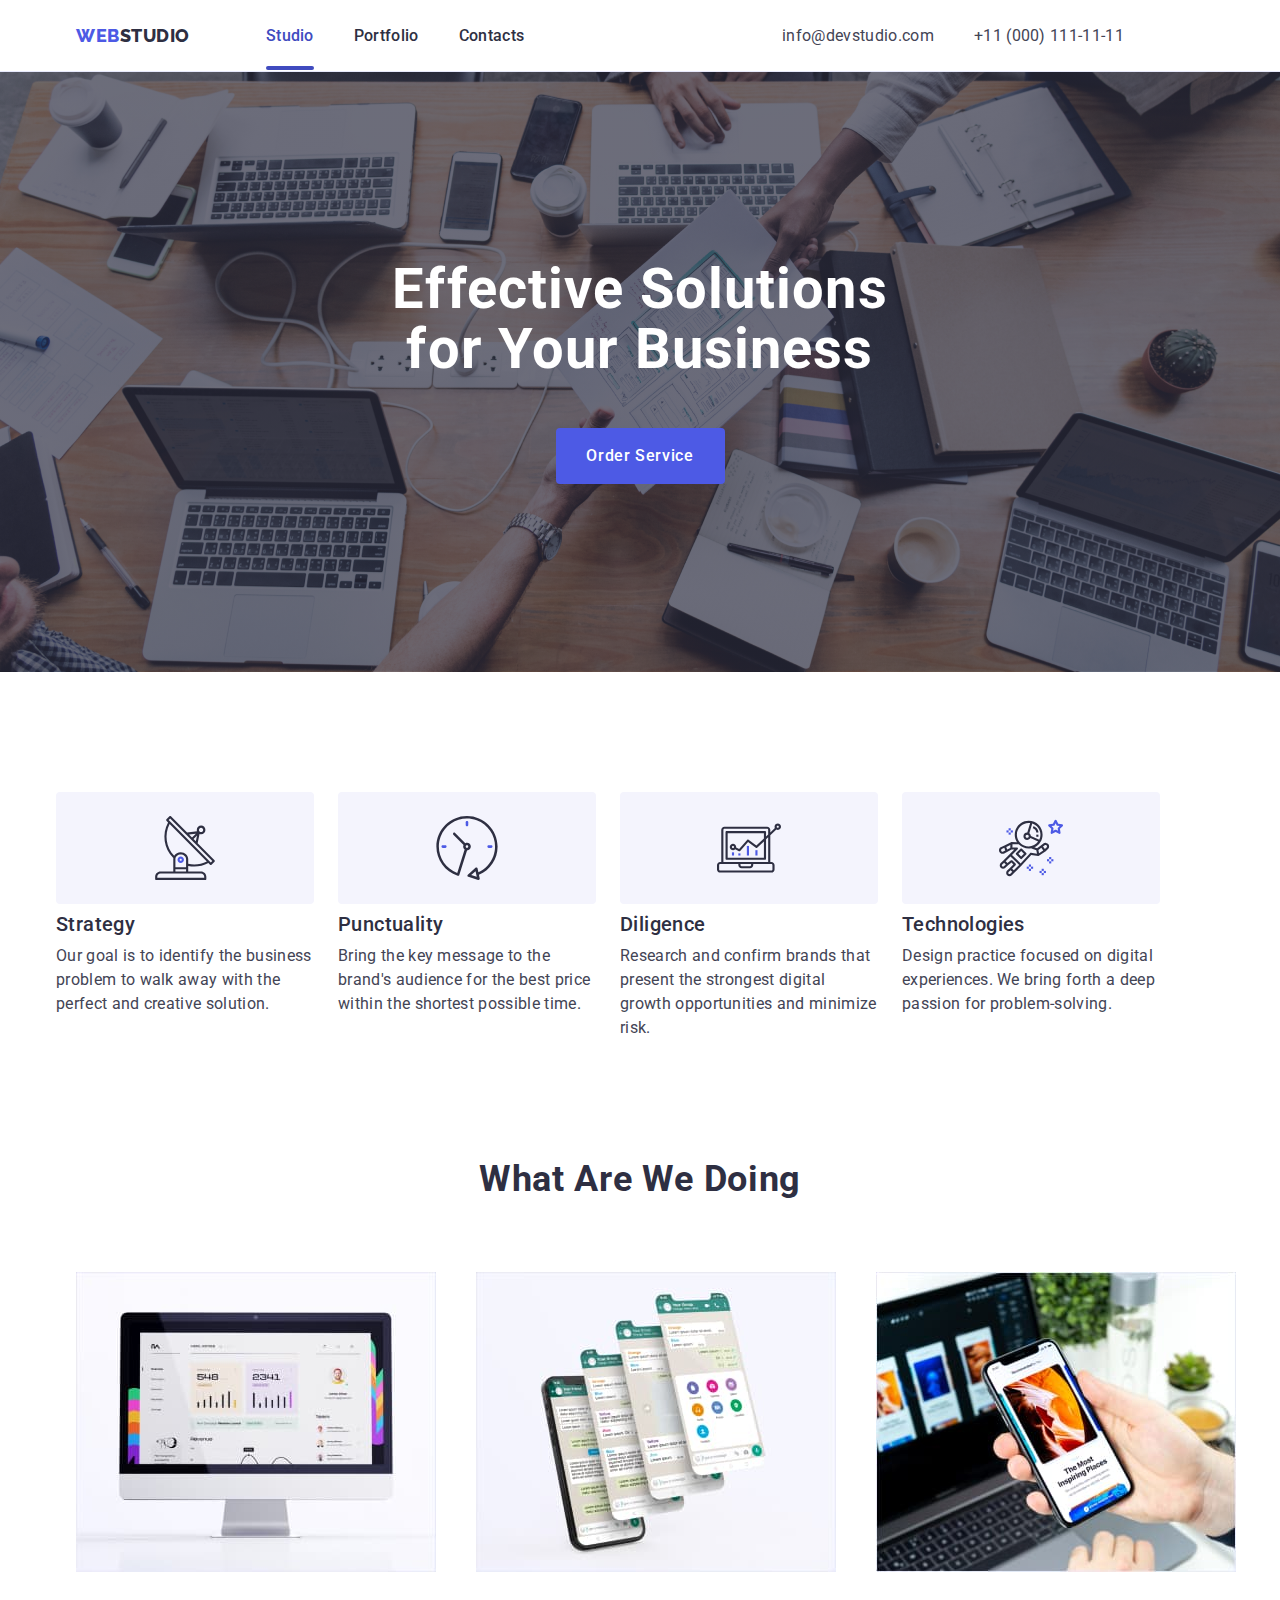
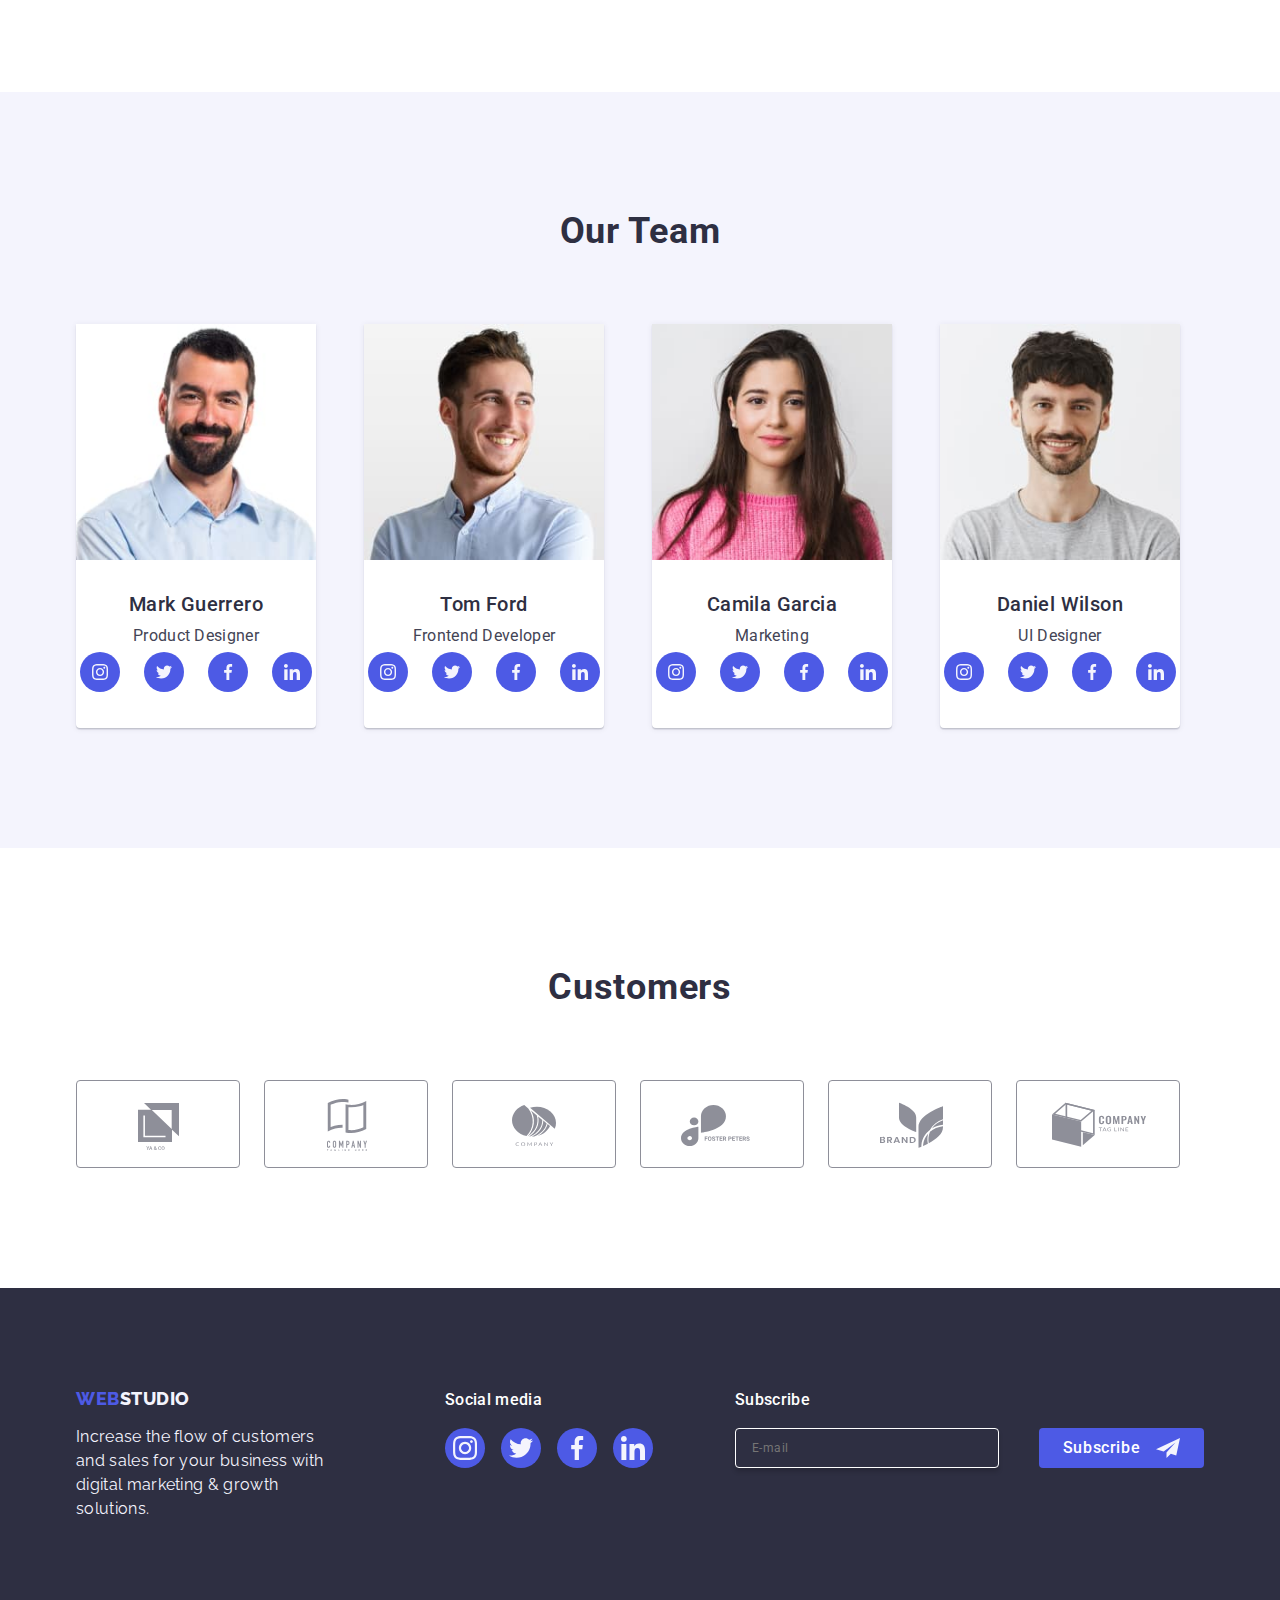
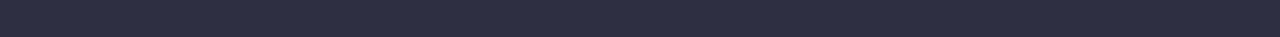
==== index.html @ be223aa4 "check" ====
<!DOCTYPE html>
<html lang="en">
  <head>
    <meta charset="UTF-8" />
    <meta name="viewport" content="width=device-width, initial-scale=1.0" />
    <link rel="preconnect" href="https://fonts.googleapis.com" />
    <link rel="preconnect" href="https://fonts.gstatic.com" crossorigin />
    <link
      href="https://fonts.googleapis.com/css2?family=Raleway:wght@800&family=Roboto:wght@400;500;700;900&display=swap"
      rel="stylesheet"
    />
    <link
      rel="stylesheet"
      href="https://cdnjs.cloudflare.com/ajax/libs/modern-normalize/1.0.0/modern-normalize.min.css"
    />
    <link rel="stylesheet" href="./css/styles.css" />
    <title>WebStudio</title>
  </head>
  <body>
    <header class="header">
      <div class="container top">
        <nav class="default-list navigation">
          <a href="./index.html" class="logo link"
            >Web<span class="logo-two">Studio</span></a
          >
          <ul class="menu list">
            <li class="default-list">
              <a class="active menu-item link" href="./index.html">Studio</a>
            </li>
            <li class="default-list">
              <a class="menu-item link" href="./portfolio.html">Portfolio</a>
            </li>
            <li class="default-list">
              <a class="menu-item link" href="">Contacts</a>
            </li>
          </ul>
        </nav>
        <address class="address list">
          <ul class="address-list">
            <li class="default-list">
              <a href="mailto:info@devstudio.com" class="contact-value link"
                >info@devstudio.com</a
              >
            </li>
            <li class="default-list">
              <a href="tel:+110001111111" class="contact-value link"
                >+11 (000) 111-11-11</a
              >
            </li>
          </ul>
        </address>
      </div>
    </header>
    <main>
      <!-- first section here-->
      <section class="main">
        <h1 class="main-header default">
          Effective Solutions for Your Business
        </h1>
        <button type="button" class="main-button" data-modal-open>
          Order Service
        </button>
      </section>
      <!-- second section here-->
      <section class="core default-list">
        <div class="container">
          <h2 class="visually-hidden">Core Values</h2>
          <ul class="core-ul list">
            <li class="core-li">
              <div class="core-icons">
                <svg width="64" height="64">
                  <use href="./images/icons.svg#antenna"></use>
                </svg>
              </div>
              <h3 class="core-header default">Strategy</h3>
              <p class="core-p default">
                Our goal is to identify the business problem to walk away with
                the perfect and creative solution.
              </p>
            </li>
            <li class="core-li">
              <div class="core-icons">
                <svg width="64" height="64">
                  <use href="./images/icons.svg#clock"></use>
                </svg>
              </div>
              <h3 class="core-header default">Punctuality</h3>
              <p class="core-p default">
                Bring the key message to the brand's audience for the best price
                within the shortest possible time.
              </p>
            </li>
            <li class="core-li">
              <div class="core-icons">
                <svg width="64" height="64">
                  <use href="./images/icons.svg#diagram"></use>
                </svg>
              </div>
              <h3 class="core-header default">Diligence</h3>
              <p class="core-p default">
                Research and confirm brands that present the strongest digital
                growth opportunities and minimize risk.
              </p>
            </li>
            <li class="core-li">
              <div class="core-icons">
                <svg width="64" height="64">
                  <use href="./images/icons.svg#astronaut"></use>
                </svg>
              </div>
              <h3 class="core-header default">Technologies</h3>
              <p class="core-p default">
                Design practice focused on digital experiences. We bring forth a
                deep passion for problem-solving.
              </p>
            </li>
          </ul>
        </div>
      </section>
      <!-- third section here-->
      <section class="product">
        <div class="container">
          <h2 class="product-header default">What are we doing</h2>
          <ul class="product-ul list">
            <li class="product-li">
              <img
                src="./images/img_main0.jpg"
                alt="Desktop computer showing reports"
                width="360"
              />
            </li>
            <li class="product-li">
              <img
                src="./images/img_main1.jpg"
                alt="Mobile phone showing messaging app"
                width="360"
              />
            </li>
            <li class="product-li">
              <img
                src="./images/img_main2.jpg"
                alt="Mobile phone showing some post from website"
                width="360"
              />
            </li>
          </ul>
        </div>
      </section>
      <!-- fourt section here-->
      <section class="team default">
        <div class="container">
          <h2 class="team-header default">Our Team</h2>
          <ul class="team-ul list">
            <li class="team-li list">
              <img
                class="team-image"
                src="./images/img0.jpg"
                alt="Profile photo of Mark Guerrero the Product Designer"
                width="264"
              />
              <div class="team-details">
                <h3 class="team-detail-header default">Mark Guerrero</h3>
                <p class="team-detail-p default">Product Designer</p>
                <ul class="socialmedia list">
                  <li class="social-li">
                    <a href="" class="social-link">
                      <svg class="social-icons" width="16" height="16">
                        <use href="./images/icons.svg#instagram"></use>
                      </svg>
                    </a>
                  </li>
                  <li class="social-li">
                    <a href="" class="social-link">
                      <svg class="social-icons" width="16" height="16">
                        <use href="./images/icons.svg#twitter"></use>
                      </svg>
                    </a>
                  </li>
                  <li class="social-li">
                    <a href="" class="social-link">
                      <svg class="social-icons" width="16" height="16">
                        <use href="./images/icons.svg#facebook"></use>
                      </svg>
                    </a>
                  </li>
                  <li class="social-li">
                    <a href="" class="social-link">
                      <svg class="social-icons" width="16" height="16">
                        <use href="./images/icons.svg#linkedin"></use>
                      </svg>
                    </a>
                  </li>
                </ul>
              </div>
            </li>
            <li class="team-li list">
              <img
                class="team-image"
                src="./images/img1.jpg"
                alt="Profile photo of Tom Ford the Frontend Developer"
                width="264"
              />
              <div class="team-details">
                <h3 class="team-detail-header default">Tom Ford</h3>
                <p class="team-detail-p default">Frontend Developer</p>
                <ul class="socialmedia list">
                  <li class="social-li">
                    <a href="" class="social-link">
                      <svg class="social-icons" width="16" height="16">
                        <use href="./images/icons.svg#instagram"></use>
                      </svg>
                    </a>
                  </li>
                  <li class="social-li">
                    <a href="" class="social-link">
                      <svg class="social-icons" width="16" height="16">
                        <use href="./images/icons.svg#twitter"></use>
                      </svg>
                    </a>
                  </li>
                  <li class="social-li">
                    <a href="" class="social-link">
                      <svg class="social-icons" width="16" height="16">
                        <use href="./images/icons.svg#facebook"></use>
                      </svg>
                    </a>
                  </li>
                  <li class="social-li">
                    <a href="" class="social-link">
                      <svg class="social-icons" width="16" height="16">
                        <use href="./images/icons.svg#linkedin"></use>
                      </svg>
                    </a>
                  </li>
                </ul>
              </div>
            </li>
            <li class="team-li list">
              <img
                class="team-image"
                src="./images/img2.jpg"
                alt="Profile photo of Camila Garcia the Marketing"
                width="264"
              />
              <div class="team-details">
                <h3 class="team-detail-header default">Camila Garcia</h3>
                <p class="team-detail-p default">Marketing</p>
                <ul class="socialmedia list">
                  <li class="social-li">
                    <a href="" class="social-link">
                      <svg class="social-icons" width="16" height="16">
                        <use href="./images/icons.svg#instagram"></use>
                      </svg>
                    </a>
                  </li>
                  <li class="social-li">
                    <a href="" class="social-link">
                      <svg class="social-icons" width="16" height="16">
                        <use href="./images/icons.svg#twitter"></use>
                      </svg>
                    </a>
                  </li>
                  <li class="social-li">
                    <a href="" class="social-link">
                      <svg class="social-icons" width="16" height="16">
                        <use href="./images/icons.svg#facebook"></use>
                      </svg>
                    </a>
                  </li>
                  <li class="social-li">
                    <a href="" class="social-link">
                      <svg class="social-icons" width="16" height="16">
                        <use href="./images/icons.svg#linkedin"></use>
                      </svg>
                    </a>
                  </li>
                </ul>
              </div>
            </li>
            <li class="team-li list">
              <img
                class="team-image"
                src="./images/img3.jpg"
                alt="Profile photo of Daniel Wilson the UI Designer"
                width="264"
              />
              <div class="team-details">
                <h3 class="team-detail-header default">Daniel Wilson</h3>
                <p class="team-detail-p default">UI Designer</p>
                <ul class="socialmedia list">
                  <li class="social-li">
                    <a href="" class="social-link">
                      <svg class="social-icons" width="16" height="16">
                        <use href="./images/icons.svg#instagram"></use>
                      </svg>
                    </a>
                  </li>
                  <li class="social-li">
                    <a href="" class="social-link">
                      <svg class="social-icons" width="16" height="16">
                        <use href="./images/icons.svg#twitter"></use>
                      </svg>
                    </a>
                  </li>
                  <li class="social-li">
                    <a href="" class="social-link">
                      <svg class="social-icons" width="16" height="16">
                        <use href="./images/icons.svg#facebook"></use>
                      </svg>
                    </a>
                  </li>
                  <li class="social-li">
                    <a href="" class="social-link">
                      <svg class="social-icons" width="16" height="16">
                        <use href="./images/icons.svg#linkedin"></use>
                      </svg>
                    </a>
                  </li>
                </ul>
              </div>
            </li>
          </ul>
        </div>
      </section>
      <!-- fifth section here -->
      <section class="customers">
        <div class="container">
          <h2 class="customers-header">Customers</h2>
          <ul class="customers-ul">
            <li class="customers-li">
              <a href="" class="customers-link">
                <svg width="104" height="56" class="customers-icons">
                  <use href="./images/icons.svg#icon-one"></use>
                </svg>
              </a>
            </li>
            <li class="customers-li">
              <a href="" class="customers-link">
                <svg width="104" height="56" class="customers-icons">
                  <use href="./images/icons.svg#icon-two"></use>
                </svg>
              </a>
            </li>
            <li class="customers-li">
              <a href="" class="customers-link">
                <svg width="104" height="56" class="customers-icons">
                  <use href="./images/icons.svg#icon-three"></use>
                </svg>
              </a>
            </li>
            <li class="customers-li">
              <a href="" class="customers-link">
                <svg width="104" height="56" class="customers-icons">
                  <use href="./images/icons.svg#icon-four"></use>
                </svg>
              </a>
            </li>
            <li class="customers-li">
              <a href="" class="customers-link">
                <svg width="104" height="56" class="customers-icons">
                  <use href="./images/icons.svg#icon-five"></use>
                </svg>
              </a>
            </li>
            <li class="customers-li">
              <a href="" class="customers-link">
                <svg width="104" height="56" class="customers-icons">
                  <use href="./images/icons.svg#icon-six"></use>
                </svg>
              </a>
            </li>
          </ul>
        </div>
      </section>
    </main>
    <footer class="footer">
      <div class="footer-content container">
        <div class="footer-details">
          <a href="./index.html" class="logo footer-logo link"
            >Web<span class="footer-studio">Studio</span></a
          >
          <p class="footer-text">
            Increase the flow of customers and sales for your business with
            digital marketing & growth solutions.
          </p>
        </div>
        <div class="social">
          <p class="social-text">Social media</p>
          <ul class="footer-social-icons list">
            <li class="footer-li">
              <a href="" class="footer-link">
                <svg class="footer-icons" width="24" height="24">
                  <use href="./images/icons.svg#instagram2"></use>
                </svg>
              </a>
            </li>
            <li class="footer-li">
              <a href="" class="footer-link">
                <svg class="footer-icons" width="24" height="24">
                  <use href="./images/icons.svg#twitter2"></use>
                </svg>
              </a>
            </li>
            <li class="footer-li">
              <a href="" class="footer-link">
                <svg class="footer-icons" width="24" height="24">
                  <use href="./images/icons.svg#facebook2"></use>
                </svg>
              </a>
            </li>
            <li class="footer-li">
              <a href="" class="footer-link">
                <svg class="footer-icons" width="24" height="24">
                  <use href="./images/icons.svg#linkedin2"></use>
                </svg>
              </a>
            </li>
          </ul>
        </div>
        <div class="subscribe">
          <p class="subscribe-text">Subscribe</p>
          <form class="subscribe-form">
            <label class="subscribe-label">
              <input
                type="email"
                name="subs-input"
                class="subs-input"
                placeholder="E-mail"
              />
            </label>
            <button type="submit" class="subs-send">
              Subscribe
              <svg class="subs-icons" width="24" height="24">
                <use href="./images/icons.svg#send"></use>
              </svg>
            </button>
          </form>
        </div>
      </div>
    </footer>
    <div data-modal class="modal is-hidden">
      <div class="modal-window">
        <button class="closed" type="button" data-modal-close>
          <svg class="closed-icon" width="8" height="8">
            <use href="./images/icons.svg#close"></use>
          </svg>
        </button>
        <p class="modal-p">Leave your contacts and we will call you back</p>
        <form>
          <div class="modal-form">
            <label class="modal-label" for="user-name">Name</label>
            <div class="modal-div">
              <input
                type="text"
                id="user-name"
                name="user-name"
                class="modal-input"
              />
              <svg class="form-icons" width="18" height="24">
                <use href="./images/icons.svg#user"></use>
              </svg>
            </div>
          </div>
          <div class="modal-form">
            <label class="modal-label" for="user-phone">Phone</label>
            <div class="modal-div">
              <input
                type="text"
                id="user-phone"
                name="user-phone"
                class="modal-input"
              />
              <svg class="form-icons" width="18" height="24">
                <use href="./images/icons.svg#phone"></use>
              </svg>
            </div>
          </div>
          <div class="modal-form">
            <label class="modal-label" for="user-envelop">Email</label>
            <div class="modal-div">
              <input
                type="text"
                id="user-envelop"
                name="user-envelop"
                class="modal-input"
              />
              <svg class="form-icons" width="18" height="24">
                <use href="./images/icons.svg#envelop"></use>
              </svg>
            </div>
          </div>
          <div class="modal-comment">
            <label for="user-comment" class="modal-label">Comment</label>
            <textarea
              id="user-comment"
              name="user-comment"
              placeholder="Text input"
              class="modal-textarea"
            ></textarea>
          </div>
          <div class="modal-checkbox">
            <input
              class="visually-hidden"
              id="user-privacy"
              type="checkbox"
              value="true"
              name="user-privacy"
            />
            <span class="modal-policy">
              <svg class="checked-icons" width="16" height="15">
                <use href="./images/icons.svg#checked"></use>
              </svg>
            </span>
            <label for="user-privacy" class="modal-privacy"
              >I accept the terms and conditions of the

              <a href="#" class="modal-link">Privacy Policy</a></label
            >
          </div>
          <button class="modal-submit">Send</button>
        </form>
      </div>
    </div>
    <script src="./js/modal.js"></script>
  </body>
</html>
---- css/styles.css ----
:root {
  --brand-color: #2e2f42;
  --brand-color2: #4d5ae5;
  --background-color: #f4f4fd;
  --paragraph-color: #434455;
  --click-color: #404bbf;
  --white-color: #ffffff;
  --button-border: 1px solid #e7e9fc;
  --button-hover: 1px solid transparent;
}
* {
  box-sizing: border-box;
  margin: 0;
  padding: 0;
}

body {
  font-family: 'Roboto', sans-serif;
  color: #434455;
  background-color: var(--white-color);
  margin: 0px;
}

img {
  display: block;
}

.visually-hidden {
  position: absolute;
  width: 1px;
  height: 1px;
  margin: -1px;
  border: 0;
  padding: 0;

  white-space: nowrap;
  clip-path: inset(100%);
  clip: rect(0 0 0 0);
  overflow: hidden;
  outline: 0;
  outline-offset: 0;
}

.container {
  width: 1158px;
  padding: 0 15px 0 15px;
  margin: auto;
  max-width: 1440px;
}

.section {
  padding-top: 120px;
  padding-bottom: 120px;
}

.top {
  display: flex;
  justify-content: space-between;
}

.header {
  display: flex;
  justify-content: space-between;
  height: 72px;
  border-bottom: 1px solid #e7e9fc;
  box-shadow: 0px 2px 1px rgba(46, 47, 66, 0.08),
    0px 1px 1px rgba(46, 47, 66, 0.16), 0px 1px 6px rgba(46, 47, 66, 0.08);
}

.navigation {
  display: flex;
  align-items: center;
  justify-content: flex-start;
}

.logo {
  font-family: 'Raleway', sans-serif;
  font-weight: 800;
  font-size: 18px;
  line-height: 1.17em;
  letter-spacing: 0.03em;
  text-transform: uppercase;
  color: var(--brand-color2);
  margin-right: 76px;
}

.logo-two {
  color: var(--brand-color);
}

.menu {
  display: flex;

  justify-content: flex-end;
}

.menu-item {
  font-weight: 500;
  font-size: 16px;
  line-height: 1.5em;
  letter-spacing: 0.02em;
  color: var(--brand-color);
  padding: 24px 0 24px;
}

.menu-item.active {
  color: var(--click-color);
  position: relative;
  transition: color 250ms cubic-bezier(0.4, 0, 0.2, 1);
}

.active::after {
  background-color: var(--click-color);
  content: '';
  position: absolute;
  left: 0;
  bottom: -1px;
  height: 4px;
  width: 100%;
  border-radius: 2px;
}

.default-list,
.list,
.portfolio-list {
  list-style: none;
  margin-right: 40px;
}

.link,
.default-link {
  text-decoration: none;
}

.link:hover,
.link:focus {
  color: var(--click-color);
  cursor: pointer;
}

.address {
  font-style: normal;
  display: flex;
  align-items: center;
  justify-content: flex-end;
}

.address-list {
  list-style: none;
  display: flex;
  padding: 0px;
  margin-right: 0px;
  justify-content: flex-end;
}

.contact-value {
  font-size: 16px;
  line-height: 1.5em;
  letter-spacing: 0.02em;
  color: var(--paragraph-color);
  transition: color 250ms cubic-bezier(0.4, 0, 0.2, 1);
}

.contact-value:hover,
.contact-value:focus {
  color: var(--click-color);
  cursor: pointer;
}

.main {
  margin: auto;
  background-color: var(--brand-color);
  background-image: linear-gradient(
      rgba(46, 47, 66, 0.7),
      rgba(46, 47, 66, 0.7)
    ),
    url(../images/people-office.jpg);
  background-repeat: no-repeat;
  background-position: center;
  background-size: cover;
  padding: 188px 0 188px;
}

.main-header {
  color: var(--white-color);
  font-size: 56px;
  line-height: 1.07em;
  text-align: center;
  letter-spacing: 0.02em;
  font-style: normal;
  max-width: 496px;
  display: block;
  margin: auto auto 48px auto;
}

.main-button {
  background-color: var(--brand-color2);
  color: var(--white-color);
  font-family: 'Roboto', sans-serif;
  font-weight: 500;
  font-size: 16px;
  line-height: 1.5em;
  letter-spacing: 0.04em;
  display: block;
  min-width: 169px;
  height: 56px;
  border: none;
  border-radius: 4px;
  cursor: pointer;
  margin: auto;
  transition: background-color 250ms cubic-bezier(0.4, 0, 0.2, 1);
}

.main-button:hover,
.main-button:focus {
  background-color: #404bbf;
}

.core-ul,
.product-ul,
.team-ul,
.customers-ul {
  display: flex;
  margin-right: 24px;
  list-style: none;
  padding: 0;
  gap: 24px;
}

.core {
  padding: 120px 0 120px;
}

.core-li {
  width: calc((100% - 72px) / 4);
}

.core-li li:last-child {
  margin-right: 0;
}

.core-li h3,
.core-li p {
  justify-content: left;
  text-align: left;
}

.core-icons {
  display: flex;
  align-items: center;
  justify-content: center;
  height: 112px;
  background-color: var(--background-color);
  border-radius: 4px;
  margin-bottom: 8px;
}

.core-header,
.team-detail-header {
  font-weight: 500;
  font-size: 20px;
  line-height: 1.2em;
  letter-spacing: 0.02em;
  color: var(--brand-color);
  margin-bottom: 8px;
  text-align: center;
  margin-bottom: 8px;
}

.core-p,
.team-detail-p {
  font-size: 16px;
  line-height: 1.5em;
  letter-spacing: 0.02em;
  font-weight: 400;
  color: var(--paragraph-color);
  text-align: center;
}

.product {
  padding-bottom: 120px;
}

.product-header,
.team-header,
.customers-header {
  font-size: 36px;
  line-height: 1.11em;
  letter-spacing: 0.02em;
  text-transform: capitalize;
  text-align: center;
  color: var(--brand-color);
  margin-bottom: 72px;
}

.product-li {
  margin-right: 24px;
  width: calc((100% - 48px) / 3);
}

.product-li li:last-child {
  margin-right: 0;
}

.team {
  background-color: var(--background-color);
  padding: 120px 0 120px;
}

.team-li {
  background-color: var(--white-color);
  border-radius: 0px 0px 4px 4px;
  margin-right: 24px;
  width: calc((100% - 72px) / 4);
  box-shadow: 0px 1px 6px rgba(46, 47, 66, 0.08),
    0px 1px 1px rgba(46, 47, 66, 0.16), 0px 2px 1px rgba(46, 47, 66, 0.08);
}

.team-li li:last-child {
  margin-right: 0;
}

.team-image {
  flex-basis: calc((100% - 72px) / 4);
  max-width: 100%;
}

.team-details {
  padding: 32px 0 32px;
}

.socialmedia {
  display: flex;
  justify-content: center;
  gap: 24px;
  align-items: center;
  margin: auto;
  padding: 4px;
}

.social-link {
  background-color: var(--brand-color2);
  border-radius: 50%;
  display: flex;
  align-items: center;
  justify-content: center;
  width: 40px;
  height: 40px;
  transition: background-color 250ms cubic-bezier(0.4, 0, 0.2, 1);
}

.social-link:hover,
.social-link:focus {
  background-color: var(--click-color);
}

.social-icons {
  fill: var(--background-color);
}

.customers {
  padding: 120px 0 120px;
}

.customers-li {
  height: 88px;
  gap: 24px;
  width: calc((100% - 120px) / 6);
}

.core-li li:last-child {
  margin-right: 0;
}

.customers-link {
  width: 100%;
  height: 100%;
  border: 1px solid #8e8f99;
  border-radius: 4px;
  display: flex;
  align-items: center;
  justify-content: center;
  color: #8e8f99;
  transition: border-color 250ms cubic-bezier(0.4, 0, 0.2, 1),
    color 250ms cubic-bezier(0.4, 0, 0.2, 1);
}

.customers-link:hover,
.customers-link:focus {
  color: var(--click-color);
  border-color: var(--click-color);
}

.customers-icons {
  fill: currentColor;
}

/*Footer Start here style*/
.footer {
  background: var(--brand-color);
  padding: 100px 0 100px;
}

.footer-content {
  display: flex;
  align-items: baseline;
}

.footer-details {
  margin-right: 120px;
  margin-left: 0px;
}

.footer-logo {
  text-decoration: none;
  color: var(--brand-color2);
  border-radius: 0px 0px 4px 4px;
  display: inline-block;
  margin-bottom: 16px;
}

.footer-studio {
  color: var(--background-color);
}

.footer-text {
  font-family: 'Raleway', sans-serif;
  color: var(--background-color);
  font-size: 16px;
  font-weight: 400;
  line-height: 1.5em;
  letter-spacing: 0.02em;
  max-width: 264px;
  margin-bottom: 16px;
}

.social {
  margin-right: 42px;
  margin-bottom: 16px;
}

.social-text {
  color: var(--white-color);
  font-weight: 500;
  font-size: 16px;
  line-height: 1.5em;
  letter-spacing: 0.02em;
  margin-bottom: 16px;
}

.footer-social-icons {
  display: flex;
  gap: 16px;
  margin-left: 0;
  padding-left: 0;
}

.footer-li {
  width: 40px;
  height: 40px;
}

.footer-link {
  width: 100%;
  height: 100%;
  background-color: var(--brand-color2);
  border-radius: 50%;
  display: flex;
  align-items: center;
  justify-content: center;
  transition: background-color 250ms cubic-bezier(0.4, 0, 0.2, 1);
}

.footer-link:hover,
.footer-link:focus {
  background-color: #31d0aa;
}

.footer-icons {
  fill: var(--background-color);
}

.subscribe-text {
  margin-bottom: 16px;
  font-weight: 500;
  font-size: 16px;
  line-height: 1.5em;
  letter-spacing: 0.02em;
  color: var(--white-color);
}

.subscribe-form {
  display: flex;
  gap: 24px;
}

.subscribe-label {
  display: flex;
}

.subs-input {
  width: 264px;
  height: 40px;
  border: 1px solid #ffffff;
  background-color: transparent;
  font-size: 12px;
  line-height: 1.5em;
  letter-spacing: 0.04em;
  padding-left: 16px;
  box-shadow: 0px 4px 4px 0px rgba(0, 0, 0, 0.15);
  border-radius: 4px;
  color: var(--white-color);
  margin-right: 16px;
}

.subs-send {
  min-width: 165px;
  height: 40px;
  display: flex;
  justify-content: center;
  align-items: center;
  font-size: 16px;
  font-weight: 500;
  line-height: 1.5em;
  letter-spacing: 0.04em;
  color: var(--white-color);
  cursor: pointer;
  background-color: var(--brand-color2);
  border: none;
  border-radius: 4px;
}

.subs-icons {
  margin-left: 16px;
  fill: var(--background-color);
}

/* modal */

.modal {
  position: fixed;
  top: 0;
  left: 0;
  width: 100%;
  height: 100%;
  background-color: rgba(46, 47, 66, 0.4);
  transition: opacity 250ms cubic-bezier(0.4, 0, 0.2, 1),
    visibility 250ms cubic-bezier(0.4, 0, 0.2, 1);
}

.is-hidden {
  opacity: 0;
  visibility: hidden;
  pointer-events: none;
}

.modal-window {
  position: absolute;
  top: 50%;
  left: 50%;
  transform: translate(-50%, -50%) scale(1);
  width: 408px;
  min-height: 584px;
  background-color: #fcfcfc;
  box-shadow: 0px 1px 1px rgba(0, 0, 0, 0.14), 0px 1px 3px rgba(0, 0, 0, 0.12),
    0px 2px 1px rgba(0, 0, 0, 0.2);
  border-radius: 4px;
  transition: transform 250ms cubic-bezier(0.4, 0, 0.2, 1);
  padding: 72px 24px 24px 24px;
}

.closed {
  position: absolute;
  top: 24px;
  right: 24px;
  width: 24px;
  height: 24px;
  border-radius: 50%;
  display: flex;
  align-items: center;
  justify-content: center;
  background-color: #e7e9fc;
  border: 1px solid rgba(0, 0, 0, 0.1);
  padding: 0;
  cursor: pointer;
  transition: background-color 250ms cubic-bezier(0.4, 0, 0.2, 1),
    border 250ms cubic-bezier(0.4, 0, 0.2, 1);
}

.closed:hover,
.closed:focus {
  background-color: #404bbf;
  border: none;
  fill: #ffffff;
}

.closed-icon {
  transition: fill 250ms cubic-bezier(0.4, 0, 0.2, 1);
}

.modal-p {
  font-weight: 500;
  font-size: 16px;
  line-height: 1.5em;
  text-align: center;
  letter-spacing: 0.02em;
  color: var(--brand-color);
  margin-bottom: 16px;
}

.modal-form {
  margin-bottom: 8px;
}

.modal-label {
  font-size: 12px;
  line-height: 1.17em;
  letter-spacing: 0.04em;
  color: #8e8f99;
  display: block;
  margin-top: 8px;
  margin-bottom: 4px;
}

.modal-div {
  position: relative;
}

.modal-input {
  width: 100%;
  height: 40px;
  border: 1px solid rgba(46, 47, 66, 0.4);
  border-radius: 4px;
  background-color: transparent;
  padding-left: 38px;
  outline-color: transparent;
  transition: border-color 250ms cubic-bezier(0.4, 0, 0.2, 1);
}

.form-icons {
  position: absolute;
  left: 16px;
  top: 50%;
  transform: translateY(-50%);
  transition: fill 250ms cubic-bezier(0.4, 0, 0.2, 1);
  fill: var(--brand-color2);
}

.modal-comment {
  margin-bottom: 16px;
}

.modal-textarea {
  width: 100%;
  height: 120px;
  font-size: 12px;
  line-height: 1.17em;
  letter-spacing: 0.04em;
  color: rgba(46, 47, 66, 0.4);
  border: 1px solid rgba(46, 47, 66, 0.4);
  border-radius: 4px;
  background-color: transparent;
  padding: 8px 16px;
  outline: transparent;
  resize: none;
  transition: border-color 250ms cubic-bezier(0.4, 0, 0.2, 1);
}

.modal-input:focus {
  border-color: #4d5ae5;
}

.modal-textarea:focus {
  border-color: #4d5ae5;
}

.modal-checkbox {
  margin-bottom: 24px;
}

.modal-privacy {
  display: block;
  font-size: 12px;
  line-height: 1.17em;
  letter-spacing: 0.04em;
  color: #8e8f99;
}

.modal-policy {
  width: 16px;
  height: 16px;
  border: 1px solid rgba(46, 47, 66, 0.4);
  border-radius: 2px;
  transition: background-color 250ms cubic-bezier(0.4, 0, 0.2, 1),
    border 250ms cubic-bezier(0.4, 0, 0.2, 1),
    fill 250ms cubic-bezier(0.4, 0, 0.2, 1);
  display: inline-flex;
  align-items: center;
  justify-content: center;
  fill: transparent;
}

.modal-checkbox input:checked + .modal-policy {
  background-color: #404bbf;
  border: none;
  fill: #f4f4fd;
}

.modal-link {
  color: #4d5ae5;
}

.modal-submit {
  display: block;
  min-width: 169px;
  height: 56px;
  font-family: 'Roboto', sans-serif;
  font-size: 16px;
  font-weight: 500;
  line-height: 1.5em;
  letter-spacing: 0.04em;
  color: var(--white-color);
  cursor: pointer;
  background-color: var(--brand-color2);
  border: none;
  border-radius: 4px;
  margin: auto;
  transition: background-color 250ms cubic-bezier(0.4, 0, 0.2, 1);
}

/* portfolio page start here */
.portfolio {
  padding: 96px 0 120px 0;
}

.portfolio-ul {
  width: 100%;
  display: flex;
  justify-content: center;
  gap: 24px;
  margin-bottom: 0px;
  padding-bottom: 0px;
}

.portfolio-li {
  width: ((100% - 48px) / 3);
  margin-right: 24px;
  margin-bottom: 72px;
}

.portfolio-one-header {
  font-size: 36px;
  line-height: 1.11em;
}
.portfolio-button {
  font-family: 'Roboto', sans-serif;
  color: var(--brand-color2);
  background-color: var(--background-color);
  font-size: 16px;
  font-weight: 500;
  line-height: 1.5em;
  letter-spacing: 0.04em;
  padding: 12px 24px 12px;
  border: var(--button-border);
  transition: color 250ms cubic-bezier(0.4, 0, 0.2, 1),
    background-color 250ms cubic-bezier(0.4, 0, 0.2, 1),
    border-color 250ms cubic-bezier(0.4, 0, 0.2, 1),
    box-shadow 250ms cubic-bezier(0.4, 0, 0.2, 1);
}

.portfolio-button:hover,
.portfolio-button:focus {
  color: var(--white-color);
  background-color: var(--click-color);
  cursor: pointer;
  border: var(--button-hover);
  border-radius: 4px;
  box-shadow: 0px 3px 1px rgba(0, 0, 0, 0.1), 0px 2px 1px rgba(0, 0, 0, 0.08),
    0px 2px 2px rgba(0, 0, 0, 0.12);
}

.cards {
  display: flex;
  flex-wrap: wrap;
  column-gap: 24px;

  list-style: none;
  padding: 0;
  margin-right: 24px;
  width: 100%;
}

.cards-li {
  margin-bottom: 48px;
  width: calc((100% - 48px) / 3);
  display: block;
}

.cards-link {
  display: block;
  transition: box-shadow 250ms cubic-bezier(0.4, 0, 0.2, 1);
}

.cards-link:focus,
.cards-link:hover {
  box-shadow: 0px 1px 6px rgba(46, 47, 66, 0.08),
    0px 1px 1px rgba(46, 47, 66, 0.16), 0px 2px 1px rgba(46, 47, 66, 0.08);
  transform: translateY(0%);
}

.cards-link:focus .cards-flip,
.cards-link:hover .cards-flip {
  transform: translateY(0%);
}

.cards-div {
  position: relative;
  overflow: hidden;
}

.cards-flip {
  position: absolute;
  top: 0;
  font-size: 16px;
  line-height: 1.5;
  letter-spacing: 0.02em;
  color: var(--background-color);
  padding: 40px 32px;
  background-color: var(--brand-color2);
  height: 100%;
  width: 100%;
  transform: translateY(100%);
  transition: transform 250ms cubic-bezier(0.4, 0, 0.2, 1);
}

.car .cards-img {
  max-width: 100%;
}

.cards-detail {
  padding: 32px 16px;
  border: var(--button-border);
  border-top: none;
}

.cards-header {
  color: var(--brand-color);
  font-weight: 500;
  font-size: 20px;
  line-height: 1.2em;
  letter-spacing: 0.02em;
  margin-bottom: 8px;
}

.cards-paragraph {
  color: var(--paragraph-color);
  font-size: 16px;
  font-weight: 400;
  line-height: 1.5em;
  letter-spacing: 0.02em;
}
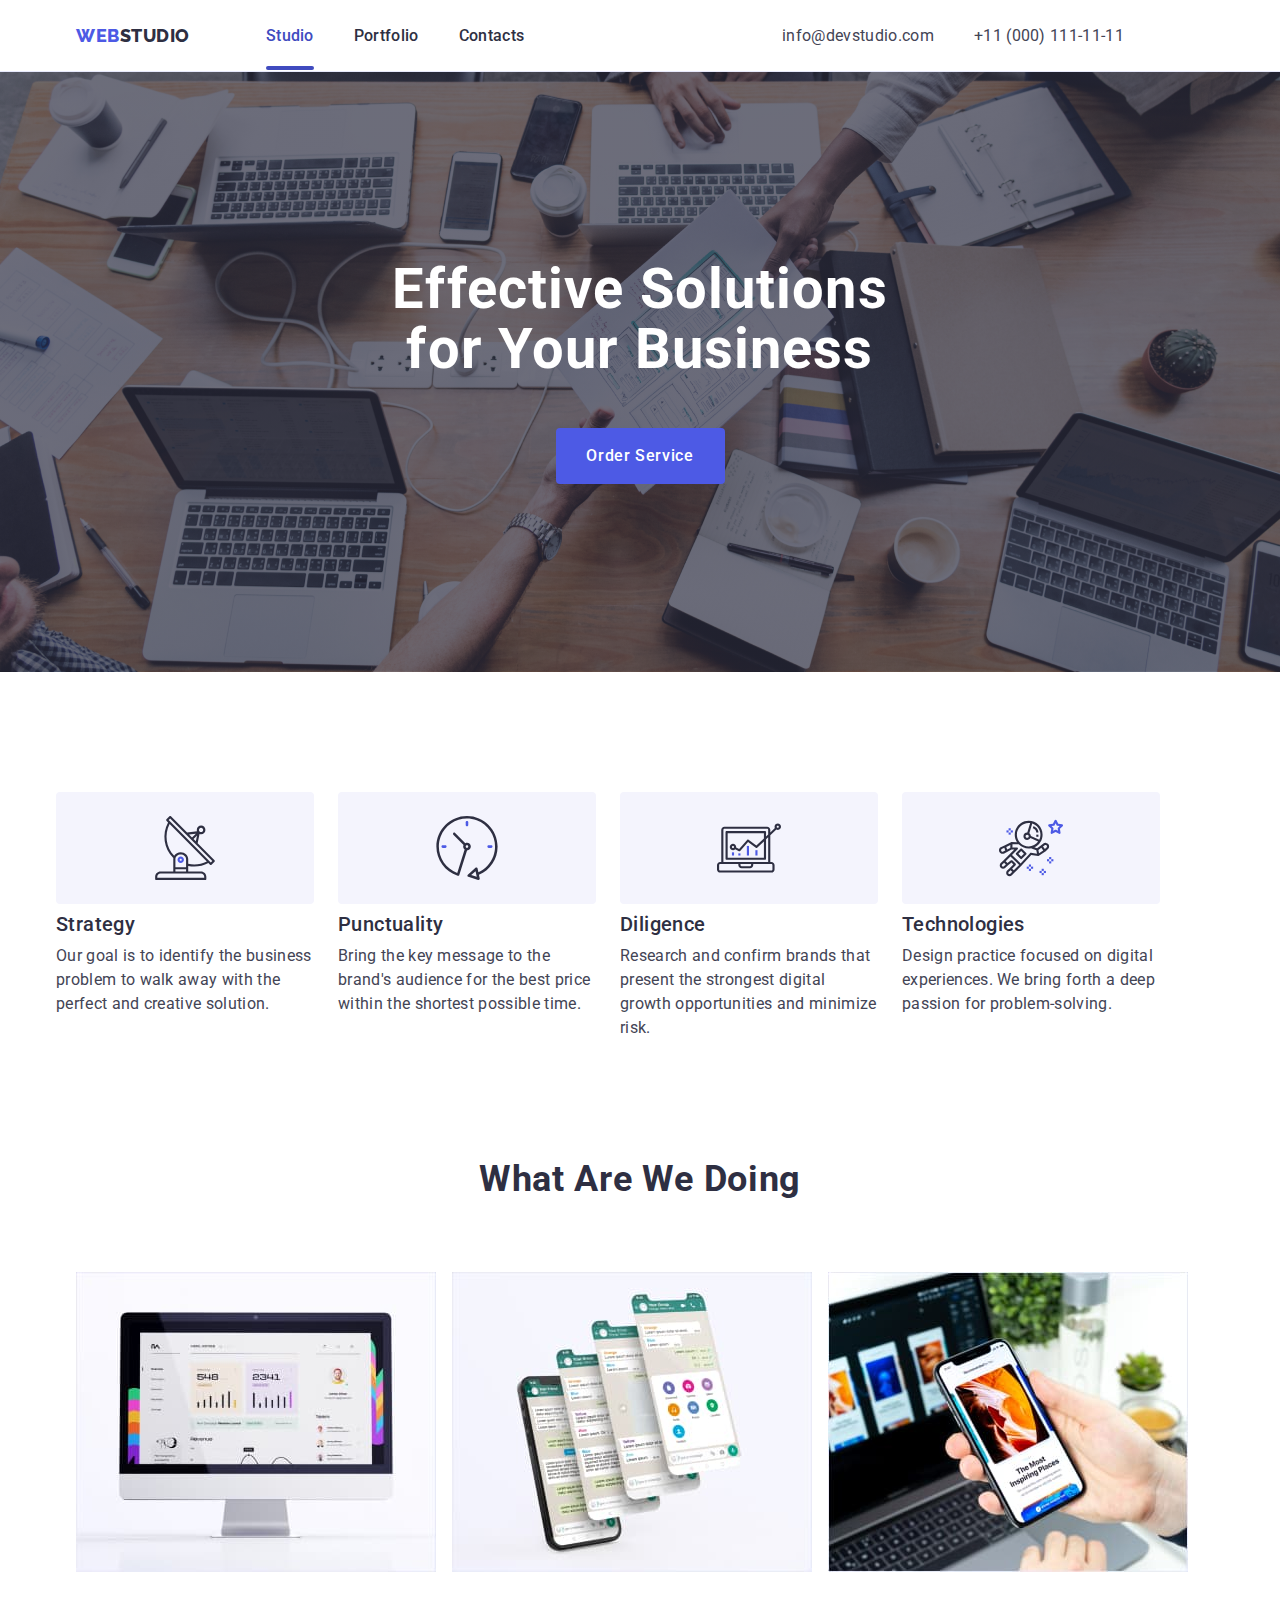
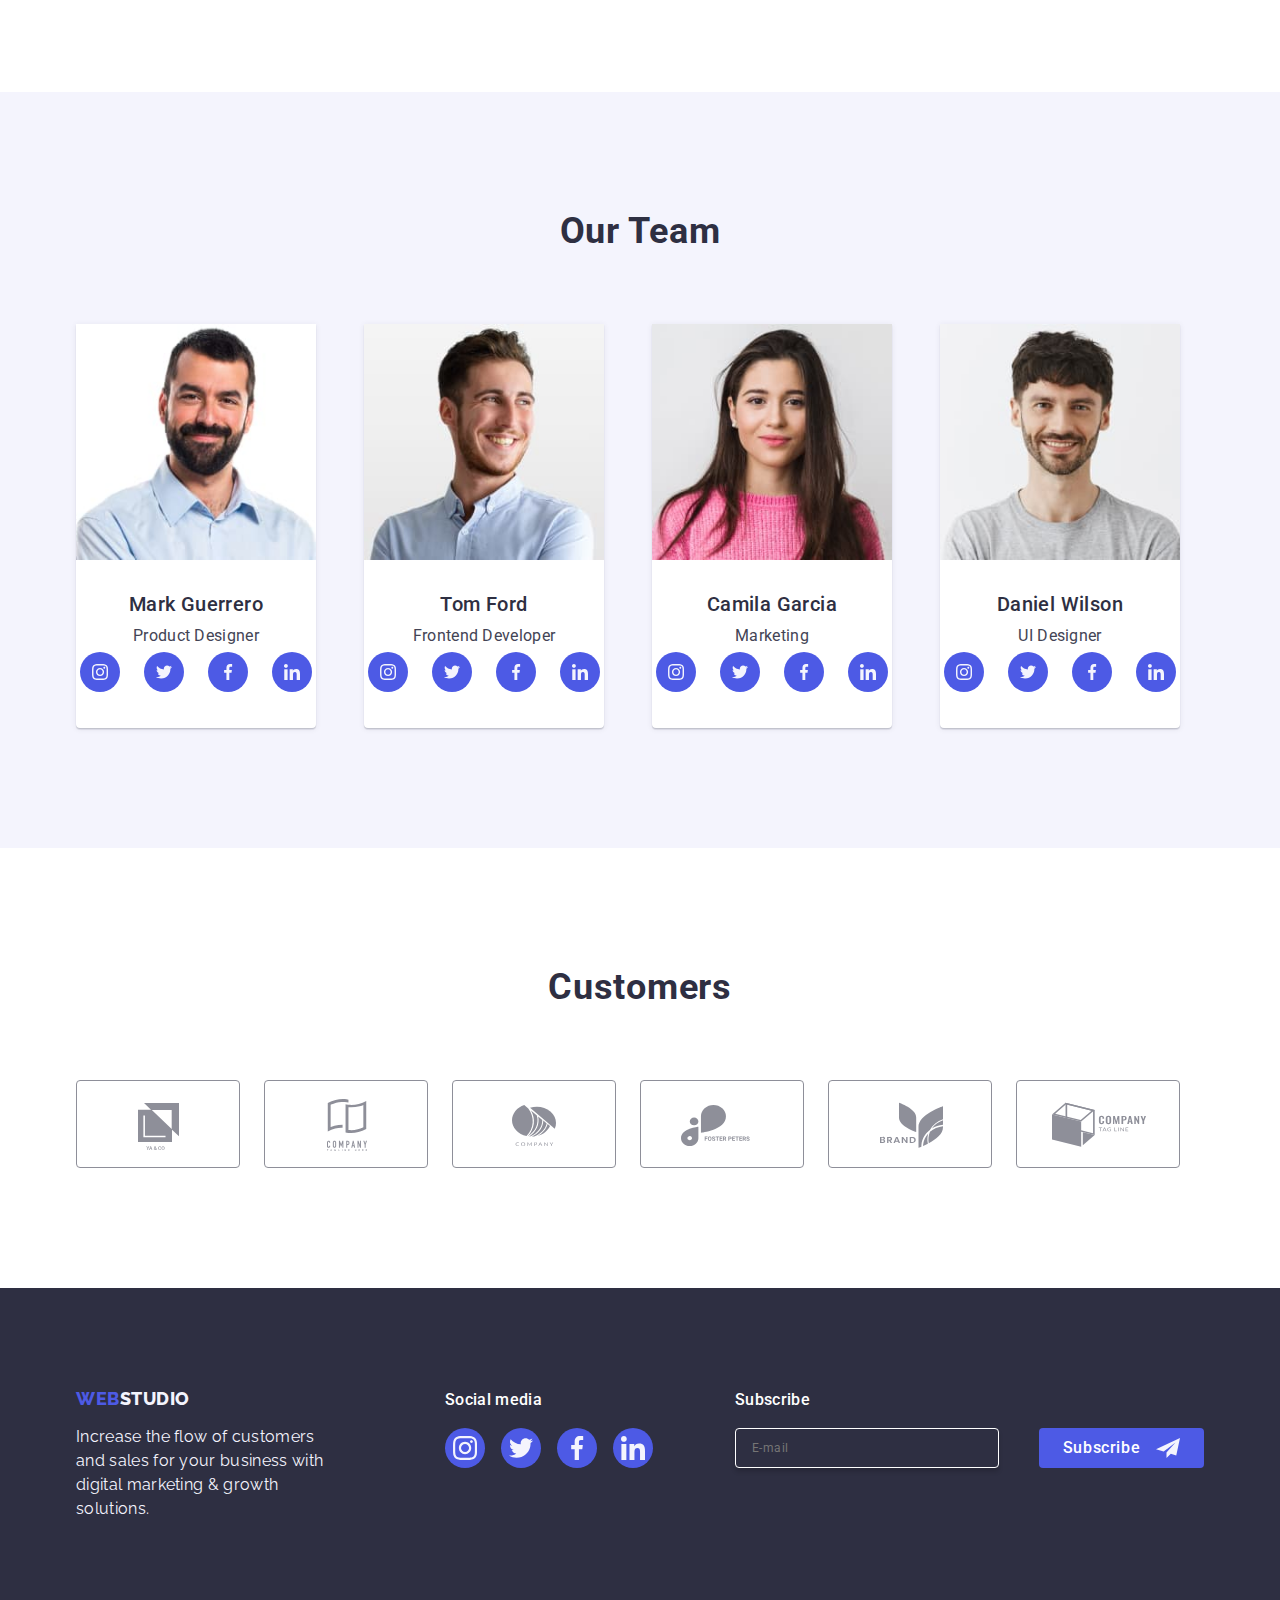
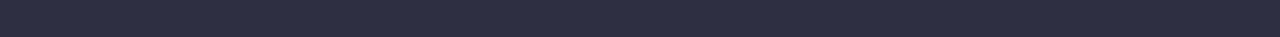
==== commit 4ce43721: "try1" ====
--- a/index.html
+++ b/index.html
@@ -500,20 +500,19 @@
           </div>
           <div class="modal-checkbox">
             <input
-              class="visually-hidden"
+              class="visually-hidden checkbox"
               id="user-privacy"
               type="checkbox"
               value="true"
               name="user-privacy"
             />
-            <span class="modal-policy">
-              <svg class="checked-icons" width="16" height="15">
-                <use href="./images/icons.svg#checked"></use>
-              </svg>
-            </span>
-            <label for="user-privacy" class="modal-privacy"
-              >I accept the terms and conditions of the
-
+            <label for="user-privacy" class="modal-privacy">
+              <span class="modal-policy">
+                <svg class="checked-icons" width="16" height="19">
+                  <use href="./images/icons.svg#checked"></use>
+                </svg>
+              </span>
+              I accept the terms and conditions of the &nbsp;
               <a href="#" class="modal-link">Privacy Policy</a></label
             >
           </div>
--- a/css/styles.css
+++ b/css/styles.css
@@ -294,7 +294,6 @@
 }
 
 .product-li {
-  margin-right: 24px;
   width: calc((100% - 48px) / 3);
 }
 
@@ -643,7 +642,7 @@
   top: 50%;
   transform: translateY(-50%);
   transition: fill 250ms cubic-bezier(0.4, 0, 0.2, 1);
-  fill: var(--brand-color2);
+  fill: var(--brand-color);
 }
 
 .modal-comment {
@@ -666,16 +665,19 @@
   transition: border-color 250ms cubic-bezier(0.4, 0, 0.2, 1);
 }
 
-.modal-input:focus {
+.modal-div .modal-input:focus,
+.modal-comment > .modal-textarea:focus {
   border-color: #4d5ae5;
 }
 
-.modal-textarea:focus {
-  border-color: #4d5ae5;
+.modal-div .modal-input:focus + .form-icons {
+  fill: var(--brand-color2);
 }
 
 .modal-checkbox {
   margin-bottom: 24px;
+  display: inline-flex;
+  align-items: center;
 }
 
 .modal-privacy {
@@ -684,6 +686,7 @@
   line-height: 1.17em;
   letter-spacing: 0.04em;
   color: #8e8f99;
+  margin-left: 8px;
 }
 
 .modal-policy {
@@ -700,14 +703,14 @@
   fill: transparent;
 }
 
-.modal-checkbox input:checked + .modal-policy {
+.modal-link {
+  color: #4d5ae5;
+}
+
+.checkbox:checked + .modal-privacy > .modal-policy {
   background-color: #404bbf;
   border: none;
   fill: #f4f4fd;
-}
-
-.modal-link {
-  color: #4d5ae5;
 }
 
 .modal-submit {
